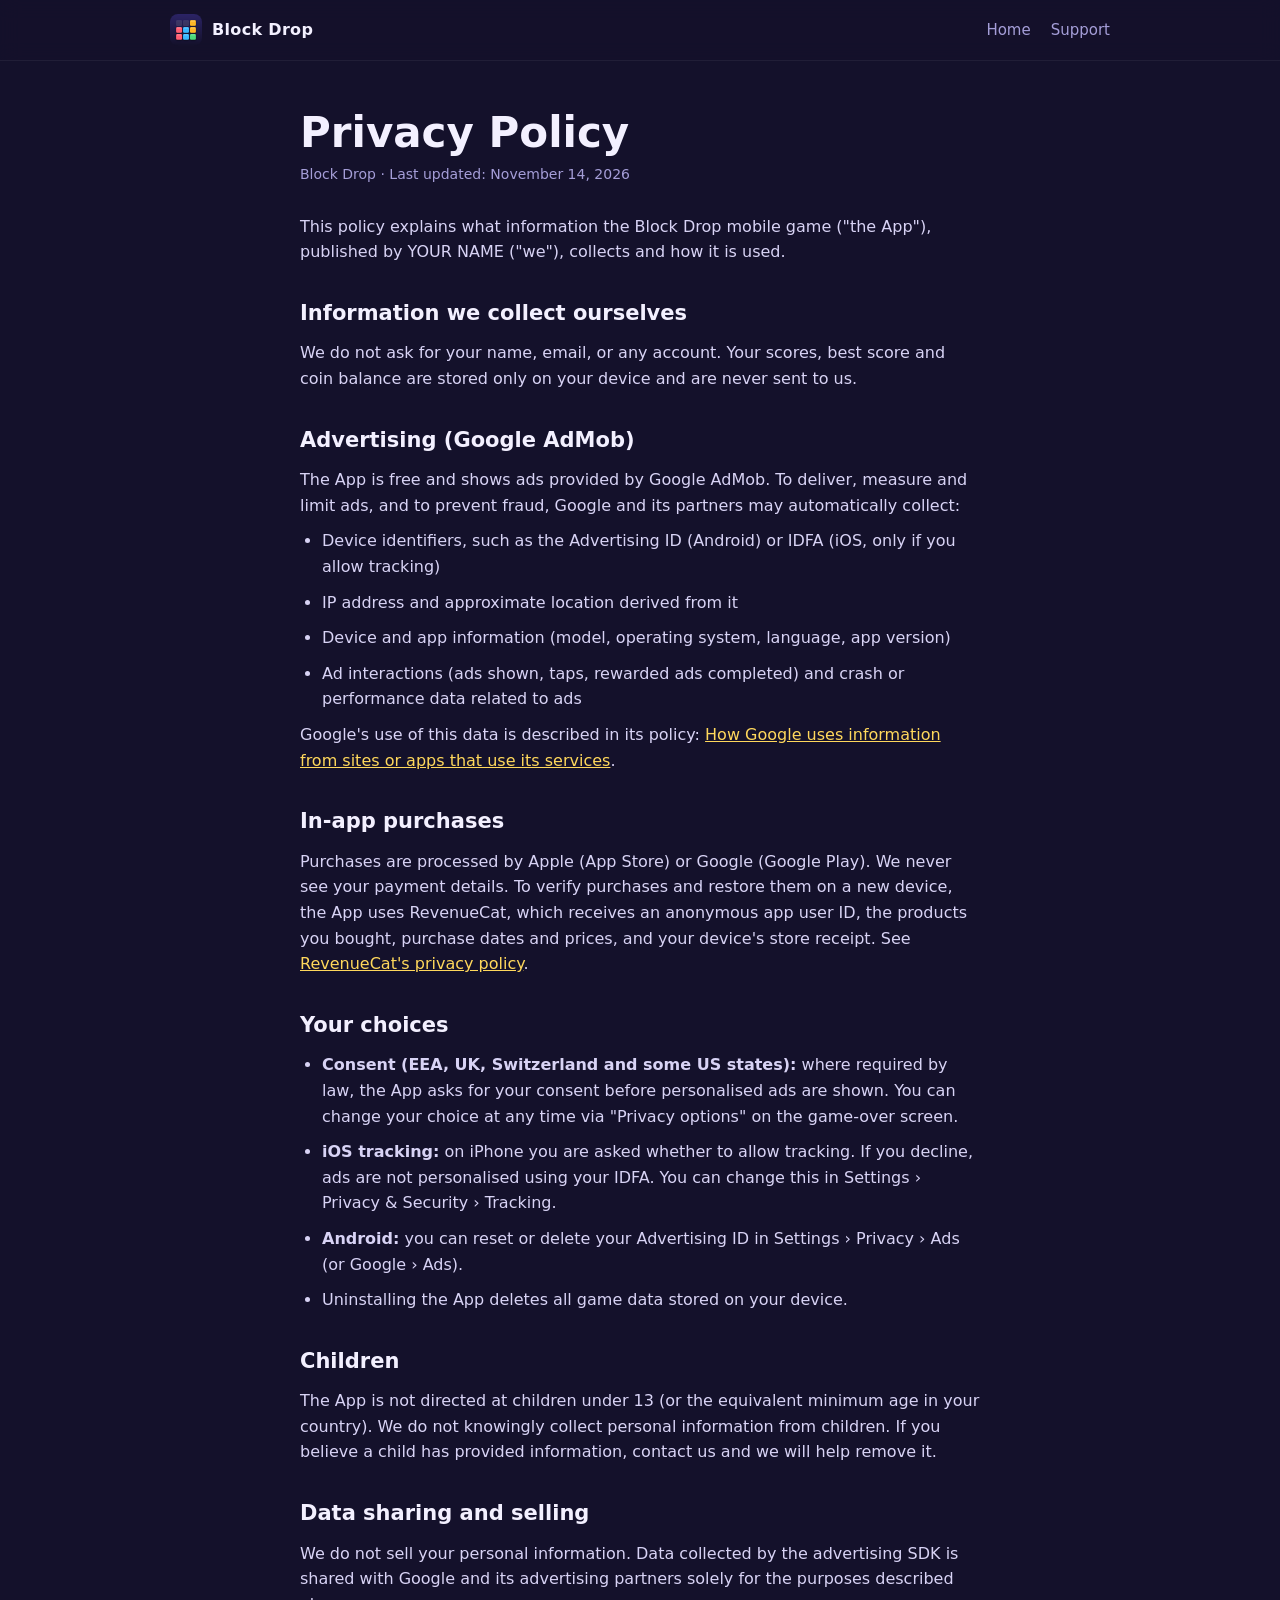
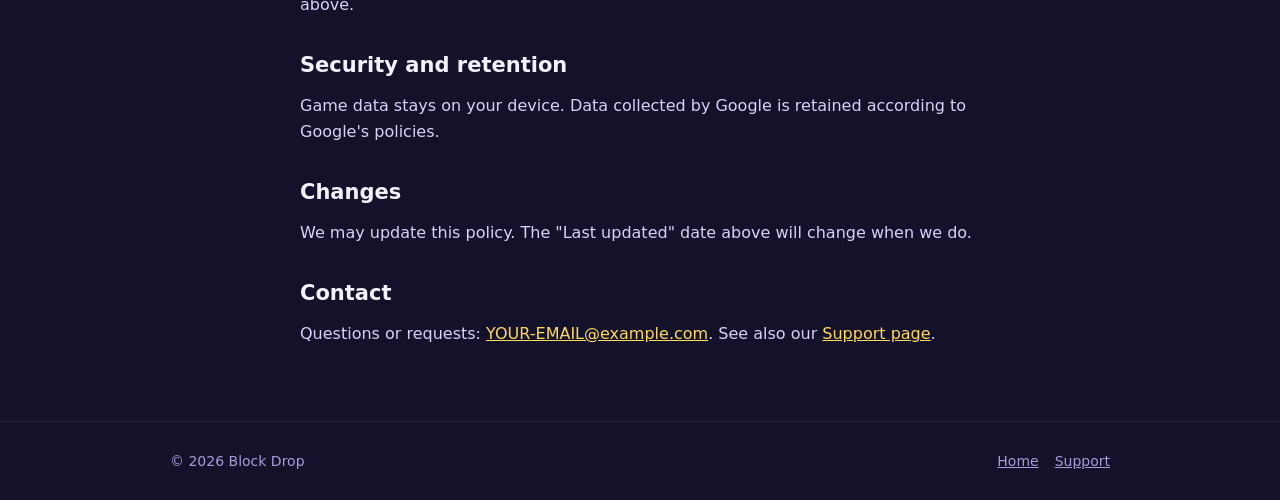
==== privacy.html @ bfe0f8bc "Add files via upload" ====
<!DOCTYPE html>
<html lang="en">
<head>
<meta charset="UTF-8">
<meta name="viewport" content="width=device-width, initial-scale=1">
<title>Privacy Policy | Block Drop</title>
<meta name="description" content="How the Block Drop game handles your data, ads and in-app purchases.">
<meta name="theme-color" content="#14112b">
<link rel="icon" href="img/favicon.png">
<link rel="stylesheet" href="site.css">
</head>
<body>
<nav><div class="wrap">
  <a class="brand" href="./"><img src="img/icon.png" alt="">Block Drop</a>
  <div class="links"><a href="./">Home</a><a href="support.html">Support</a></div>
</div></nav>
<main class="page">
<h1>Privacy Policy</h1>
<p class="updated">Block Drop · Last updated: November 14, 2026</p>

<p>This policy explains what information the Block Drop mobile game ("the App"), published by YOUR NAME ("we"), collects and how it is used.</p>

<h2>Information we collect ourselves</h2>
<p>We do not ask for your name, email, or any account. Your scores, best score and coin balance are stored only on your device and are never sent to us.</p>

<h2>Advertising (Google AdMob)</h2>
<p>The App is free and shows ads provided by Google AdMob. To deliver, measure and limit ads, and to prevent fraud, Google and its partners may automatically collect:</p>
<ul>
  <li>Device identifiers, such as the Advertising ID (Android) or IDFA (iOS, only if you allow tracking)</li>
  <li>IP address and approximate location derived from it</li>
  <li>Device and app information (model, operating system, language, app version)</li>
  <li>Ad interactions (ads shown, taps, rewarded ads completed) and crash or performance data related to ads</li>
</ul>
<p>Google's use of this data is described in its policy: <a href="https://policies.google.com/technologies/partner-sites">How Google uses information from sites or apps that use its services</a>.</p>

<h2>In-app purchases</h2>
<p>Purchases are processed by Apple (App Store) or Google (Google Play). We never see your payment details. To verify purchases and restore them on a new device, the App uses RevenueCat, which receives an anonymous app user ID, the products you bought, purchase dates and prices, and your device's store receipt. See <a href="https://www.revenuecat.com/privacy">RevenueCat's privacy policy</a>.</p>

<h2>Your choices</h2>
<ul>
  <li><b>Consent (EEA, UK, Switzerland and some US states):</b> where required by law, the App asks for your consent before personalised ads are shown. You can change your choice at any time via "Privacy options" on the game-over screen.</li>
  <li><b>iOS tracking:</b> on iPhone you are asked whether to allow tracking. If you decline, ads are not personalised using your IDFA. You can change this in Settings › Privacy &amp; Security › Tracking.</li>
  <li><b>Android:</b> you can reset or delete your Advertising ID in Settings › Privacy › Ads (or Google › Ads).</li>
  <li>Uninstalling the App deletes all game data stored on your device.</li>
</ul>

<h2>Children</h2>
<p>The App is not directed at children under 13 (or the equivalent minimum age in your country). We do not knowingly collect personal information from children. If you believe a child has provided information, contact us and we will help remove it.</p>

<h2>Data sharing and selling</h2>
<p>We do not sell your personal information. Data collected by the advertising SDK is shared with Google and its advertising partners solely for the purposes described above.</p>

<h2>Security and retention</h2>
<p>Game data stays on your device. Data collected by Google is retained according to Google's policies.</p>

<h2>Changes</h2>
<p>We may update this policy. The "Last updated" date above will change when we do.</p>

<h2>Contact</h2>
<p>Questions or requests: <a href="mailto:YOUR-EMAIL@example.com">YOUR-EMAIL@example.com</a>. See also our <a href="support.html">Support page</a>.</p>
</main>
<footer><div class="wrap">
  <span>© <span id="year">2026</span> Block Drop</span>
  <span><a href="./">Home</a><a href="support.html">Support</a></span>
</div></footer>
<script src="site.js"></script>
</body>
</html>
---- site.css ----
:root{
  --bg:#14112b; --bg2:#1f1a42; --cell:#2a2457; --text:#f3f0ff; --muted:#a59ed8;
  --gold:#ffd85c; --red:#ff5d73; --blue:#38b6ff; --green:#4cd97b; --purple:#a970ff;
}
*{box-sizing:border-box;margin:0;padding:0}
html{scroll-behavior:smooth}
body{background:var(--bg);color:var(--text);font-family:system-ui,-apple-system,"Segoe UI",Roboto,sans-serif;line-height:1.6;-webkit-font-smoothing:antialiased}
a{color:var(--gold)}
.wrap{max-width:980px;margin:0 auto;padding:0 20px}

/* nav */
nav{position:sticky;top:0;z-index:10;background:rgba(20,17,43,.85);backdrop-filter:blur(10px);border-bottom:1px solid rgba(255,255,255,.06)}
nav .wrap{display:flex;align-items:center;justify-content:space-between;height:60px}
.brand{display:flex;align-items:center;gap:10px;color:var(--text);text-decoration:none;font-weight:800;letter-spacing:.02em}
.brand img{width:32px;height:32px;border-radius:8px}
nav .links a{color:var(--muted);text-decoration:none;margin-left:20px;font-size:15px}
nav .links a:hover{color:var(--text)}

/* hero */
.hero{background:radial-gradient(ellipse at 50% -10%,#3a2f86 0%,var(--bg) 65%);padding:64px 0 40px;text-align:center}
.hero .icon{width:120px;height:120px;border-radius:28px;box-shadow:0 18px 50px rgba(0,0,0,.5)}
.hero h1{font-size:clamp(40px,8vw,64px);line-height:1.05;margin:24px 0 10px;font-weight:900;letter-spacing:-.02em}
.hero h1 span{color:var(--gold)}
.hero p.lead{font-size:clamp(17px,2.6vw,21px);color:var(--muted);max-width:560px;margin:0 auto}
.stores{display:flex;gap:12px;justify-content:center;flex-wrap:wrap;margin:32px 0 8px}
.store-btn{display:inline-flex;flex-direction:column;align-items:flex-start;min-width:190px;padding:10px 22px;border-radius:14px;background:#000;color:#fff;text-decoration:none;border:1px solid rgba(255,255,255,.25);transition:transform .15s}
.store-btn:hover{transform:translateY(-2px)}
.store-btn small{font-size:11px;opacity:.8;letter-spacing:.04em}
.store-btn b{font-size:20px;line-height:1.2}
.store-btn.soon{opacity:.55;pointer-events:none}
.note{font-size:13px;color:var(--muted)}

/* screenshots */
.shots{display:flex;gap:18px;justify-content:center;padding:36px 0 8px;overflow-x:auto;scroll-snap-type:x mandatory}
.shots img{width:min(230px,62vw);flex-shrink:0;border-radius:26px;border:6px solid #0b0920;box-shadow:0 20px 50px rgba(0,0,0,.45);scroll-snap-align:center}

/* features */
section{padding:56px 0}
h2{font-size:clamp(26px,4.5vw,34px);text-align:center;margin-bottom:28px;font-weight:850}
.grid{display:grid;grid-template-columns:repeat(auto-fit,minmax(230px,1fr));gap:16px}
.card{background:var(--bg2);border-radius:18px;padding:22px}
.card .emoji{font-size:30px}
.card h3{font-size:18px;margin:8px 0 4px}
.card p{color:var(--muted);font-size:15px}
.how{counter-reset:s;display:grid;grid-template-columns:repeat(auto-fit,minmax(220px,1fr));gap:16px}
.how li{list-style:none;background:var(--bg2);border-radius:18px;padding:22px 22px 22px 70px;position:relative;color:var(--muted)}
.how li b{color:var(--text);display:block}
.how li::before{counter-increment:s;content:counter(s);position:absolute;left:20px;top:22px;width:34px;height:34px;border-radius:10px;background:var(--gold);color:#1b1540;font-weight:900;display:flex;align-items:center;justify-content:center}

/* text pages */
.page{max-width:720px;margin:0 auto;padding:48px 20px 64px}
.page h1{font-size:clamp(30px,6vw,42px);line-height:1.15;margin-bottom:6px}
.page .updated{color:var(--muted);font-size:14px;margin-bottom:28px}
.page h2{text-align:left;font-size:21px;margin:32px 0 10px}
.page p,.page li{color:#d8d3f5;margin-bottom:10px}
.page ul{padding-left:22px}
.faq details{background:var(--bg2);border-radius:14px;padding:16px 18px;margin-bottom:10px}
.faq summary{cursor:pointer;font-weight:700;color:var(--text);list-style:none}
.faq summary::-webkit-details-marker{display:none}
.faq summary::after{content:"+";float:right;color:var(--gold);font-weight:900}
.faq details[open] summary::after{content:"–"}
.faq details p{margin:10px 0 0}
.contact{background:linear-gradient(135deg,#2c2466,#1f1a42);border-radius:18px;padding:24px;margin-top:28px}
.contact b{font-size:18px}

footer{border-top:1px solid rgba(255,255,255,.07);padding:28px 0;color:var(--muted);font-size:14px}
footer .wrap{display:flex;justify-content:space-between;flex-wrap:wrap;gap:10px}
footer a{color:var(--muted);margin-left:16px}
footer a:first-child{margin-left:0}
@media (max-width:520px){nav .links a{margin-left:14px;font-size:14px}}
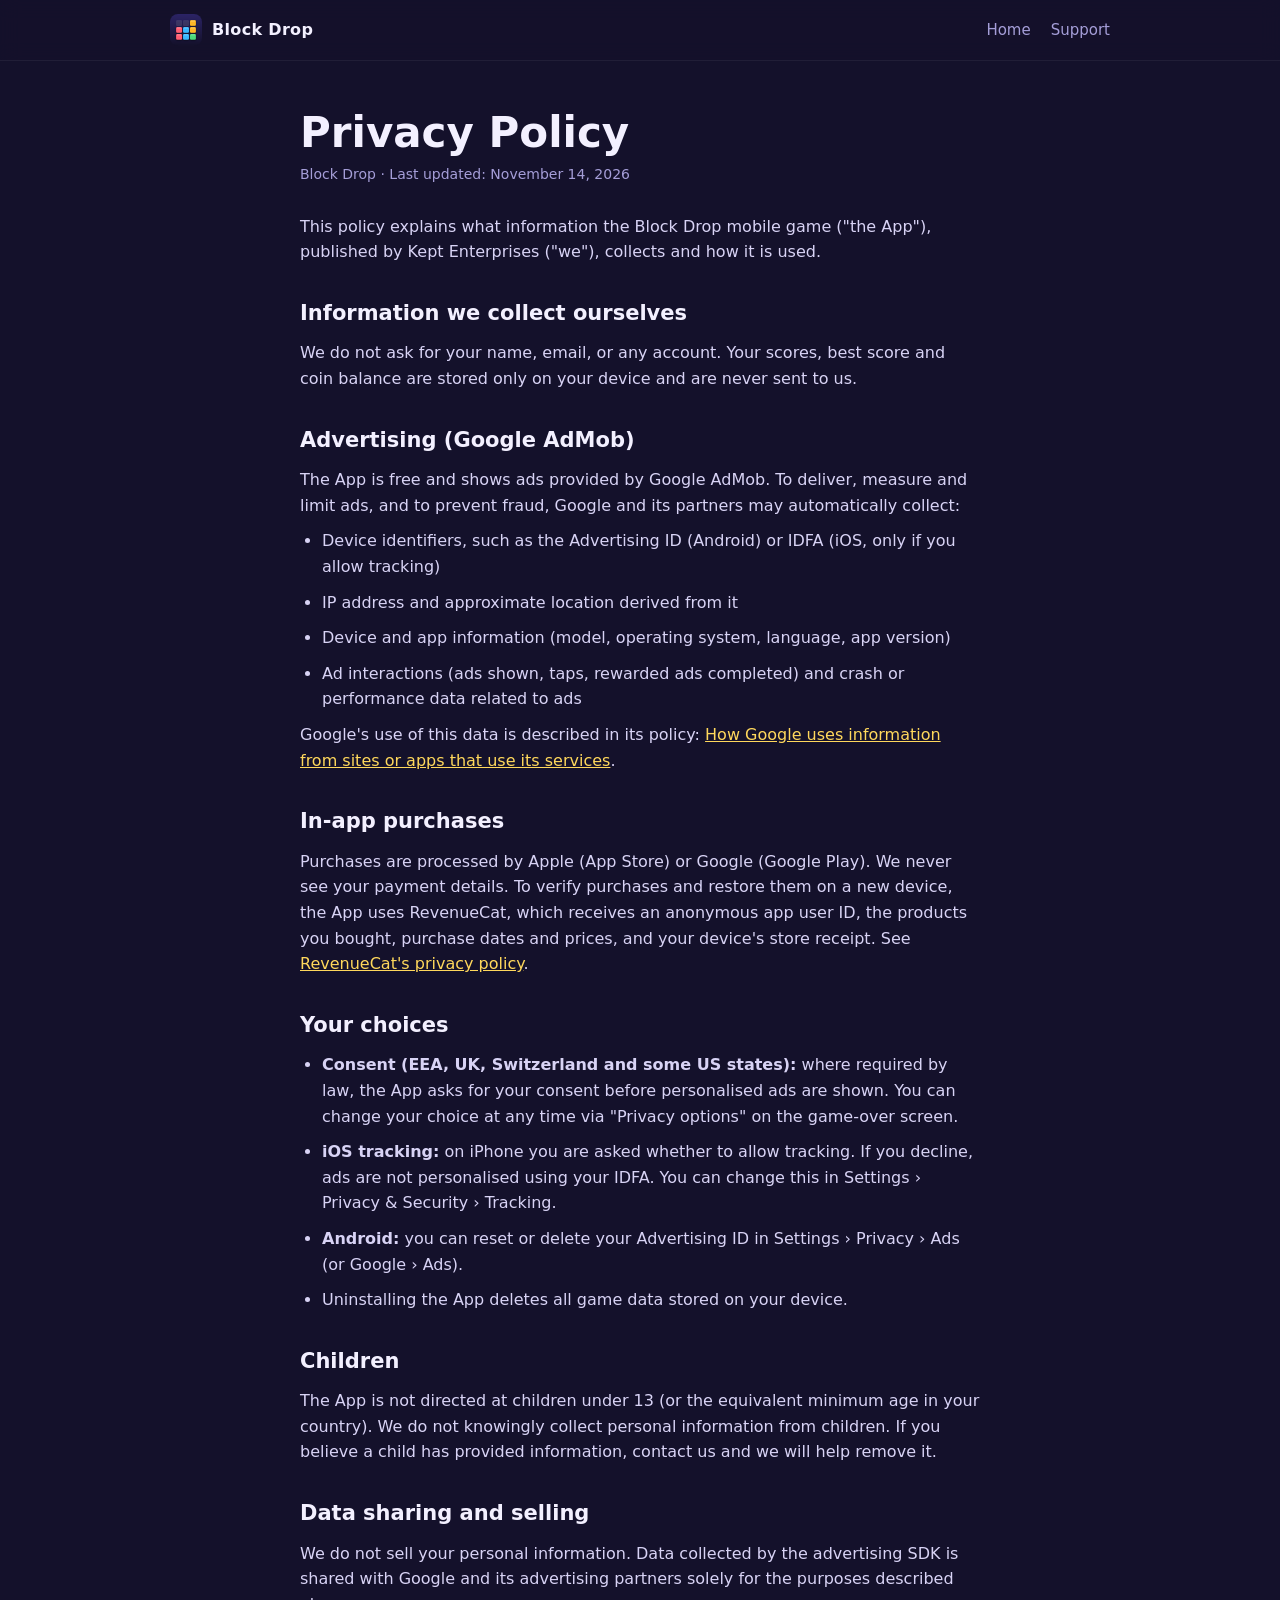
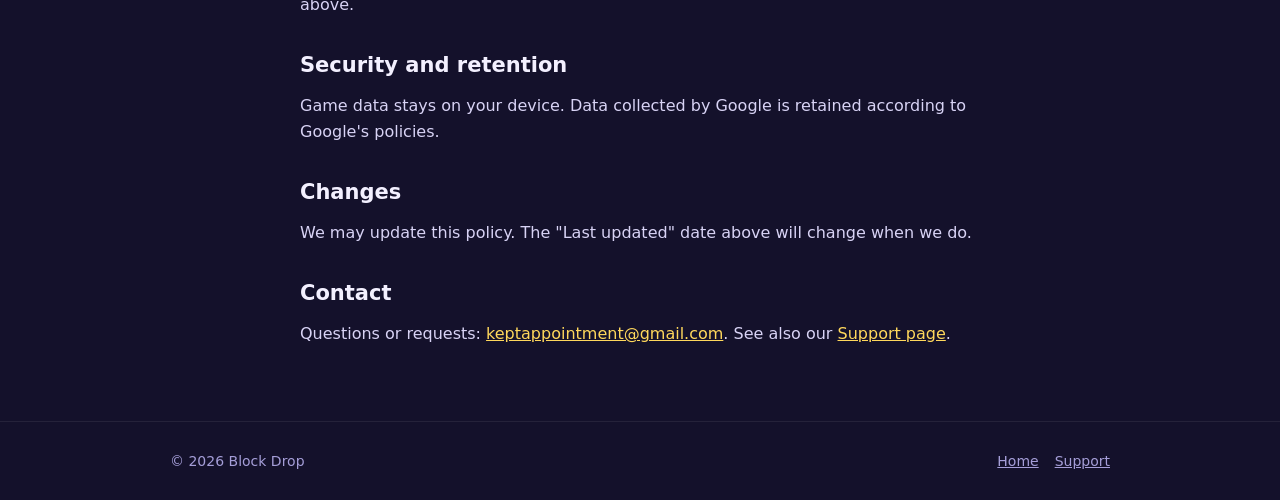
==== commit e3307062: "Add contact email and publisher name" ====
--- a/privacy.html
+++ b/privacy.html
@@ -18,7 +18,7 @@
 <h1>Privacy Policy</h1>
 <p class="updated">Block Drop · Last updated: November 14, 2026</p>
 
-<p>This policy explains what information the Block Drop mobile game ("the App"), published by YOUR NAME ("we"), collects and how it is used.</p>
+<p>This policy explains what information the Block Drop mobile game ("the App"), published by Kept Enterprises ("we"), collects and how it is used.</p>
 
 <h2>Information we collect ourselves</h2>
 <p>We do not ask for your name, email, or any account. Your scores, best score and coin balance are stored only on your device and are never sent to us.</p>
@@ -57,7 +57,7 @@
 <p>We may update this policy. The "Last updated" date above will change when we do.</p>
 
 <h2>Contact</h2>
-<p>Questions or requests: <a href="mailto:YOUR-EMAIL@example.com">YOUR-EMAIL@example.com</a>. See also our <a href="support.html">Support page</a>.</p>
+<p>Questions or requests: <a href="mailto:keptappointment@gmail.com">keptappointment@gmail.com</a>. See also our <a href="support.html">Support page</a>.</p>
 </main>
 <footer><div class="wrap">
   <span>© <span id="year">2026</span> Block Drop</span>
